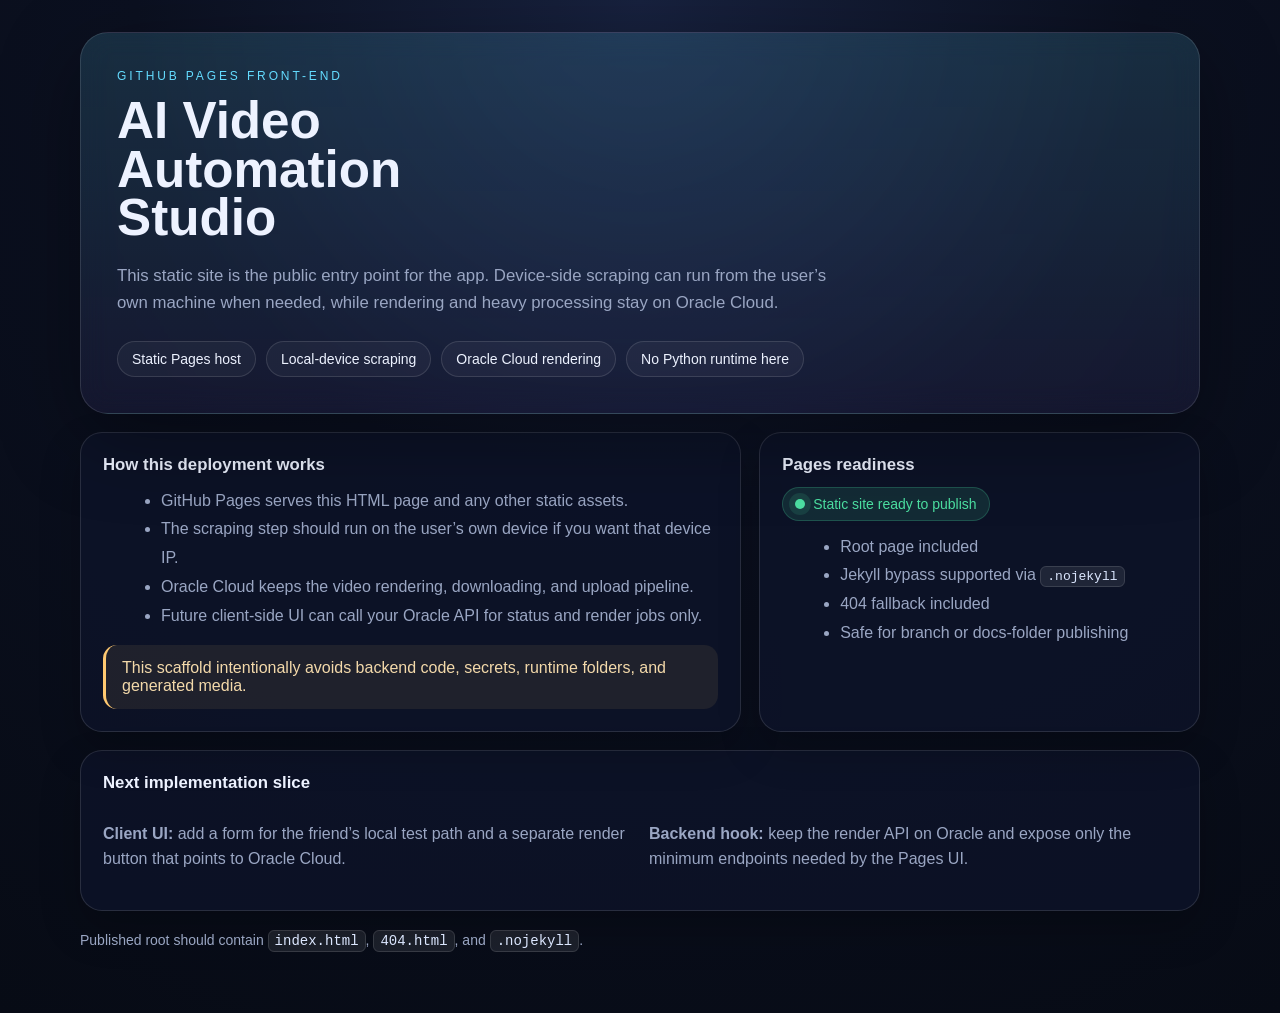
==== docs/index.html @ 8699e522 "Add GitHub Pages deployment" ====
<!doctype html>
<html lang="en">
<head>
  <meta charset="utf-8">
  <meta name="viewport" content="width=device-width, initial-scale=1">
  <meta name="description" content="AI Video Automation Studio static front-end for GitHub Pages.">
  <title>AI Video Automation Studio</title>
  <style>
    :root {
      color-scheme: dark;
      --bg: #0b1020;
      --panel: rgba(14, 20, 41, 0.78);
      --panel-2: rgba(23, 31, 58, 0.92);
      --text: #edf2ff;
      --muted: #9aa6c3;
      --accent: #64dcff;
      --accent-2: #8f7cff;
      --border: rgba(255, 255, 255, 0.12);
      --good: #4ce0a2;
      --warn: #ffc971;
    }

    * { box-sizing: border-box; }
    html, body { margin: 0; min-height: 100%; background: radial-gradient(circle at top, #17213e 0, #0b1020 42%, #070b15 100%); color: var(--text); font-family: Inter, Segoe UI, Arial, sans-serif; }
    body { padding: 32px 20px 48px; }
    main { max-width: 1120px; margin: 0 auto; }
    .hero {
      background: linear-gradient(180deg, rgba(100, 220, 255, 0.15), rgba(143, 124, 255, 0.08));
      border: 1px solid var(--border);
      border-radius: 28px;
      padding: 36px;
      box-shadow: 0 24px 80px rgba(0, 0, 0, 0.35);
      backdrop-filter: blur(14px);
    }
    .eyebrow { text-transform: uppercase; letter-spacing: 0.24em; font-size: 12px; color: var(--accent); margin-bottom: 14px; }
    h1 { margin: 0; font-size: clamp(2.4rem, 4vw, 4.6rem); line-height: 0.95; max-width: 11ch; }
    p { line-height: 1.6; color: var(--muted); }
    .lead { max-width: 720px; font-size: 1.05rem; margin: 20px 0 0; }
    .chips { display: flex; flex-wrap: wrap; gap: 10px; margin-top: 24px; }
    .chip {
      border: 1px solid var(--border);
      border-radius: 999px;
      padding: 9px 14px;
      background: rgba(255,255,255,0.04);
      color: var(--text);
      font-size: 14px;
    }
    .layout { display: grid; grid-template-columns: 1.2fr 0.8fr; gap: 18px; margin-top: 18px; }
    .card {
      background: var(--panel);
      border: 1px solid var(--border);
      border-radius: 22px;
      padding: 22px;
      box-shadow: 0 18px 40px rgba(0,0,0,0.22);
    }
    .card h2 { margin: 0 0 12px; font-size: 1.05rem; }
    .status {
      display: inline-flex;
      align-items: center;
      gap: 8px;
      border-radius: 999px;
      padding: 8px 12px;
      background: rgba(76, 224, 162, 0.12);
      color: var(--good);
      border: 1px solid rgba(76, 224, 162, 0.22);
      font-size: 14px;
    }
    .status::before { content: ""; width: 10px; height: 10px; border-radius: 50%; background: currentColor; box-shadow: 0 0 0 6px rgba(76, 224, 162, 0.12); }
    ul { margin: 12px 0 0 18px; color: var(--muted); line-height: 1.8; }
    code { background: rgba(255,255,255,0.08); border: 1px solid var(--border); border-radius: 6px; padding: 2px 6px; color: #dce7ff; }
    .note { margin-top: 14px; padding: 14px 16px; border-left: 3px solid var(--warn); background: rgba(255, 201, 113, 0.08); border-radius: 14px; color: #f3d9aa; }
    .grid-2 { display: grid; gap: 18px; grid-template-columns: repeat(2, minmax(0, 1fr)); }
    .footer { margin-top: 18px; color: var(--muted); font-size: 14px; }

    @media (max-width: 860px) {
      body { padding: 18px 14px 32px; }
      .hero { padding: 24px; border-radius: 22px; }
      .layout, .grid-2 { grid-template-columns: 1fr; }
      h1 { max-width: none; }
    }
  </style>
</head>
<body>
  <main>
    <section class="hero">
      <div class="eyebrow">GitHub Pages front-end</div>
      <h1>AI Video Automation Studio</h1>
      <p class="lead">This static site is the public entry point for the app. Device-side scraping can run from the user’s own machine when needed, while rendering and heavy processing stay on Oracle Cloud.</p>
      <div class="chips">
        <span class="chip">Static Pages host</span>
        <span class="chip">Local-device scraping</span>
        <span class="chip">Oracle Cloud rendering</span>
        <span class="chip">No Python runtime here</span>
      </div>
    </section>

    <section class="layout">
      <div class="card">
        <h2>How this deployment works</h2>
        <ul>
          <li>GitHub Pages serves this HTML page and any other static assets.</li>
          <li>The scraping step should run on the user’s own device if you want that device IP.</li>
          <li>Oracle Cloud keeps the video rendering, downloading, and upload pipeline.</li>
          <li>Future client-side UI can call your Oracle API for status and render jobs only.</li>
        </ul>
        <div class="note">This scaffold intentionally avoids backend code, secrets, runtime folders, and generated media.</div>
      </div>

      <div class="card">
        <h2>Pages readiness</h2>
        <div class="status">Static site ready to publish</div>
        <ul>
          <li>Root page included</li>
          <li>Jekyll bypass supported via <code>.nojekyll</code></li>
          <li>404 fallback included</li>
          <li>Safe for branch or docs-folder publishing</li>
        </ul>
      </div>
    </section>

    <section class="card" style="margin-top:18px;">
      <h2>Next implementation slice</h2>
      <div class="grid-2">
        <div>
          <p><strong>Client UI:</strong> add a form for the friend’s local test path and a separate render button that points to Oracle Cloud.</p>
        </div>
        <div>
          <p><strong>Backend hook:</strong> keep the render API on Oracle and expose only the minimum endpoints needed by the Pages UI.</p>
        </div>
      </div>
    </section>

    <p class="footer">Published root should contain <code>index.html</code>, <code>404.html</code>, and <code>.nojekyll</code>.</p>
  </main>
</body>
</html>
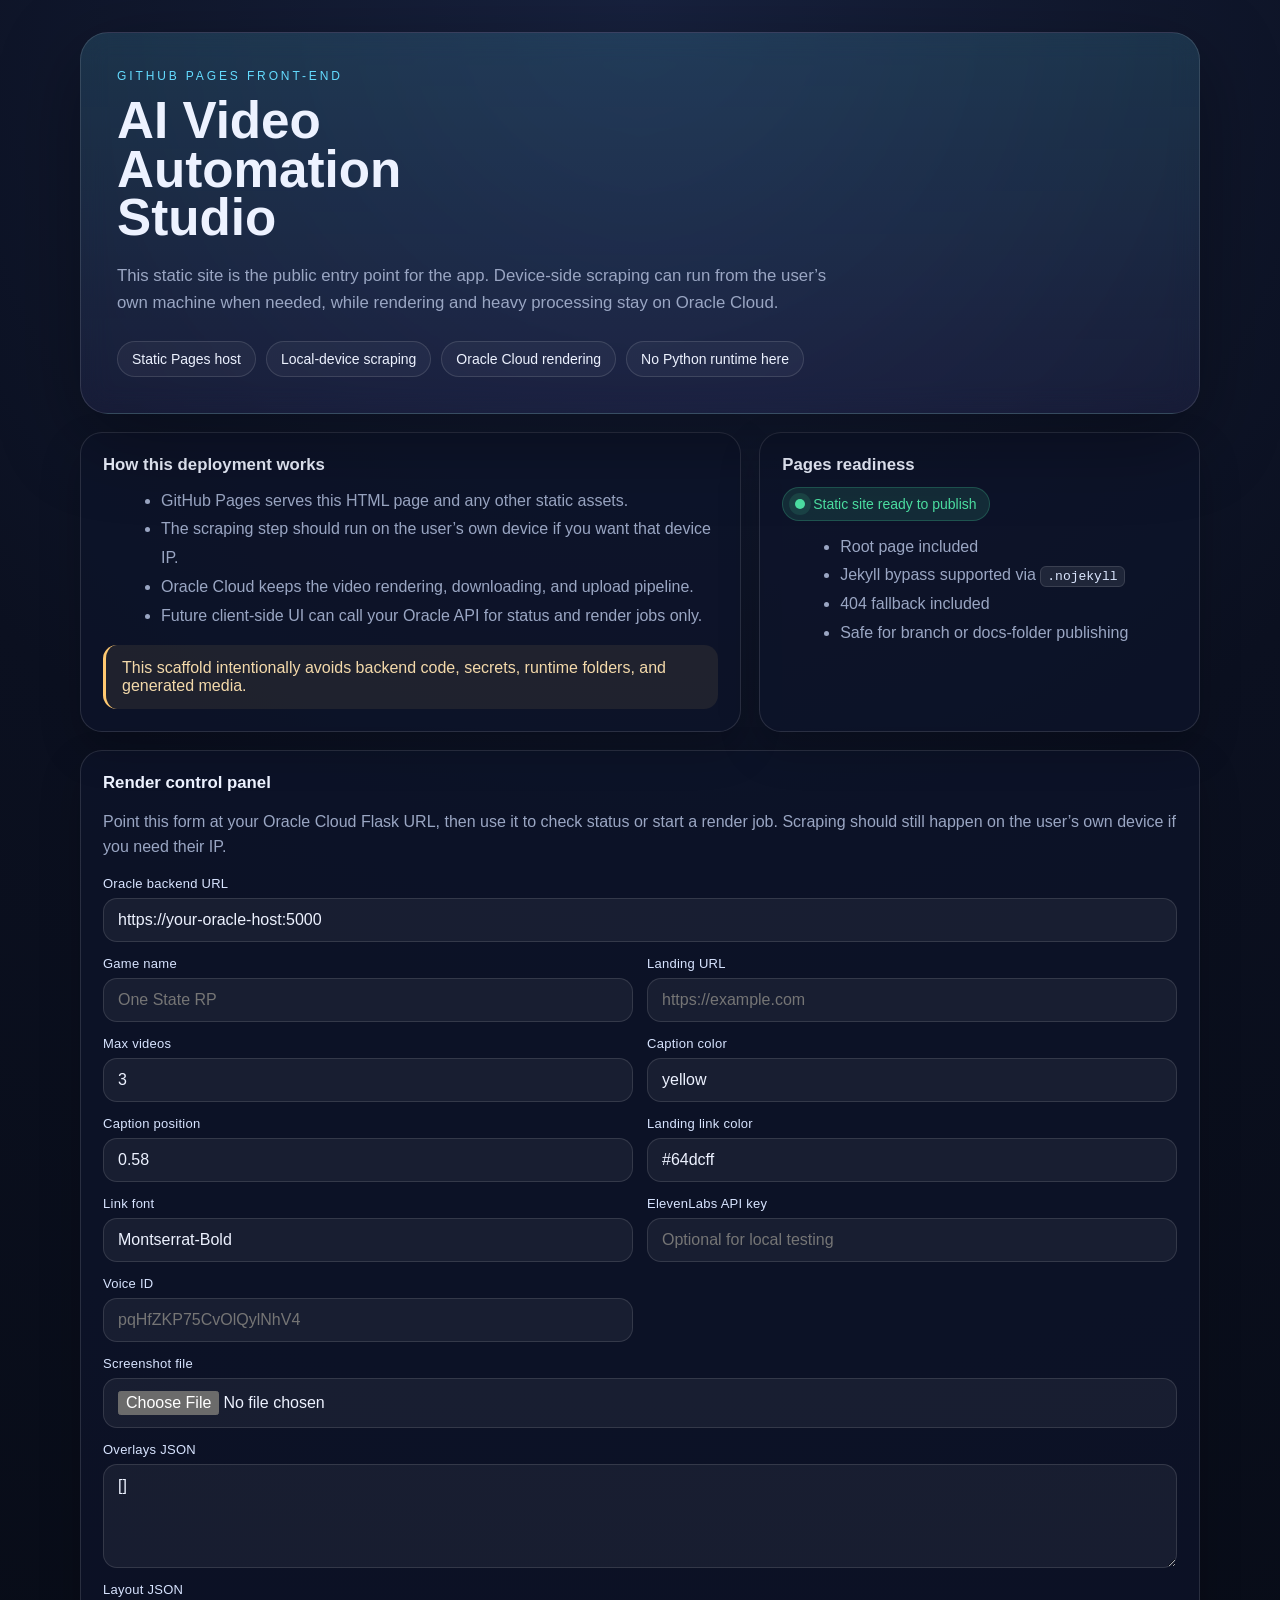
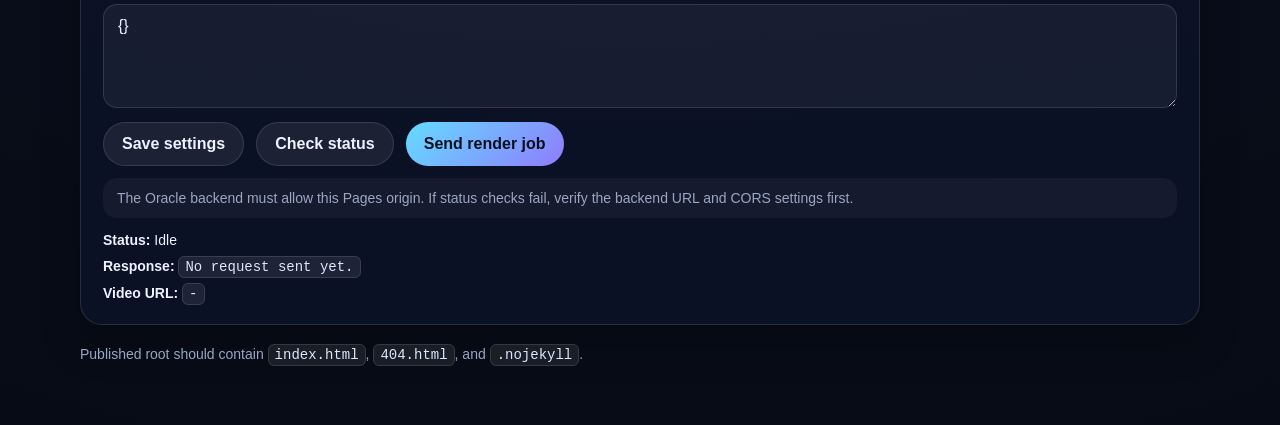
==== commit e85b01f7: "Wire Pages frontend to Oracle API" ====
--- a/docs/index.html
+++ b/docs/index.html
@@ -71,11 +71,59 @@
     .note { margin-top: 14px; padding: 14px 16px; border-left: 3px solid var(--warn); background: rgba(255, 201, 113, 0.08); border-radius: 14px; color: #f3d9aa; }
     .grid-2 { display: grid; gap: 18px; grid-template-columns: repeat(2, minmax(0, 1fr)); }
     .footer { margin-top: 18px; color: var(--muted); font-size: 14px; }
+    .field-grid { display: grid; gap: 14px; grid-template-columns: repeat(2, minmax(0, 1fr)); }
+    .field { display: grid; gap: 7px; }
+    .field.full { grid-column: 1 / -1; }
+    label { font-size: 13px; letter-spacing: 0.02em; color: #d8e4ff; }
+    input, select, textarea, button {
+      font: inherit;
+      color: var(--text);
+    }
+    input, select, textarea {
+      width: 100%;
+      border-radius: 14px;
+      border: 1px solid var(--border);
+      background: rgba(255,255,255,0.05);
+      padding: 12px 14px;
+      outline: none;
+    }
+    textarea { min-height: 104px; resize: vertical; }
+    input:focus, select:focus, textarea:focus { border-color: rgba(100, 220, 255, 0.65); box-shadow: 0 0 0 3px rgba(100, 220, 255, 0.14); }
+    .actions { display: flex; flex-wrap: wrap; gap: 12px; margin-top: 14px; }
+    button {
+      border: 0;
+      border-radius: 999px;
+      padding: 12px 18px;
+      background: linear-gradient(135deg, var(--accent), var(--accent-2));
+      color: #08111f;
+      font-weight: 700;
+      cursor: pointer;
+    }
+    button.secondary {
+      background: rgba(255,255,255,0.07);
+      color: var(--text);
+      border: 1px solid var(--border);
+    }
+    .muted-box {
+      margin-top: 12px;
+      padding: 12px 14px;
+      border-radius: 14px;
+      background: rgba(255,255,255,0.04);
+      color: var(--muted);
+      font-size: 14px;
+    }
+    .output {
+      margin-top: 14px;
+      display: grid;
+      gap: 10px;
+      font-size: 14px;
+    }
+    .output code { word-break: break-all; }
 
     @media (max-width: 860px) {
       body { padding: 18px 14px 32px; }
       .hero { padding: 24px; border-radius: 22px; }
-      .layout, .grid-2 { grid-template-columns: 1fr; }
+      .layout, .grid-2, .field-grid { grid-template-columns: 1fr; }
       h1 { max-width: none; }
     }
   </style>
@@ -119,18 +167,81 @@
     </section>
 
     <section class="card" style="margin-top:18px;">
-      <h2>Next implementation slice</h2>
-      <div class="grid-2">
-        <div>
-          <p><strong>Client UI:</strong> add a form for the friend’s local test path and a separate render button that points to Oracle Cloud.</p>
-        </div>
-        <div>
-          <p><strong>Backend hook:</strong> keep the render API on Oracle and expose only the minimum endpoints needed by the Pages UI.</p>
-        </div>
+      <h2>Render control panel</h2>
+      <p>Point this form at your Oracle Cloud Flask URL, then use it to check status or start a render job. Scraping should still happen on the user’s own device if you need their IP.</p>
+
+      <div class="field-grid">
+        <div class="field full">
+          <label for="backendUrl">Oracle backend URL</label>
+          <input id="backendUrl" type="url" placeholder="https://your-oracle-host:5000">
+        </div>
+        <div class="field">
+          <label for="game">Game name</label>
+          <input id="game" type="text" placeholder="One State RP">
+        </div>
+        <div class="field">
+          <label for="url">Landing URL</label>
+          <input id="url" type="url" placeholder="https://example.com">
+        </div>
+        <div class="field">
+          <label for="max">Max videos</label>
+          <input id="max" type="number" min="1" max="20" value="3">
+        </div>
+        <div class="field">
+          <label for="caption_color">Caption color</label>
+          <input id="caption_color" type="text" value="yellow">
+        </div>
+        <div class="field">
+          <label for="caption_pos">Caption position</label>
+          <input id="caption_pos" type="number" step="0.01" min="0" max="1" value="0.58">
+        </div>
+        <div class="field">
+          <label for="landing_link_color">Landing link color</label>
+          <input id="landing_link_color" type="text" value="#64dcff">
+        </div>
+        <div class="field">
+          <label for="link_font">Link font</label>
+          <input id="link_font" type="text" value="Montserrat-Bold">
+        </div>
+        <div class="field">
+          <label for="elevenlabs_key">ElevenLabs API key</label>
+          <input id="elevenlabs_key" type="password" placeholder="Optional for local testing">
+        </div>
+        <div class="field">
+          <label for="elevenlabs_voice_id">Voice ID</label>
+          <input id="elevenlabs_voice_id" type="text" placeholder="pqHfZKP75CvOlQylNhV4">
+        </div>
+        <div class="field full">
+          <label for="screenshot">Screenshot file</label>
+          <input id="screenshot" type="file" accept="image/*" required>
+        </div>
+        <div class="field full">
+          <label for="overlays">Overlays JSON</label>
+          <textarea id="overlays">[]</textarea>
+        </div>
+        <div class="field full">
+          <label for="layout">Layout JSON</label>
+          <textarea id="layout">{}</textarea>
+        </div>
+      </div>
+
+      <div class="actions">
+        <button id="saveSettings" type="button" class="secondary">Save settings</button>
+        <button id="checkStatus" type="button" class="secondary">Check status</button>
+        <button id="generate" type="button">Send render job</button>
+      </div>
+
+      <div class="muted-box" id="helpText">The Oracle backend must allow this Pages origin. If status checks fail, verify the backend URL and CORS settings first.</div>
+
+      <div class="output" id="output">
+        <div><strong>Status:</strong> <span id="statusText">Idle</span></div>
+        <div><strong>Response:</strong> <code id="responseText">No request sent yet.</code></div>
+        <div><strong>Video URL:</strong> <code id="videoUrlText">-</code></div>
       </div>
     </section>
 
     <p class="footer">Published root should contain <code>index.html</code>, <code>404.html</code>, and <code>.nojekyll</code>.</p>
   </main>
+  <script src="./app.js"></script>
 </body>
 </html>
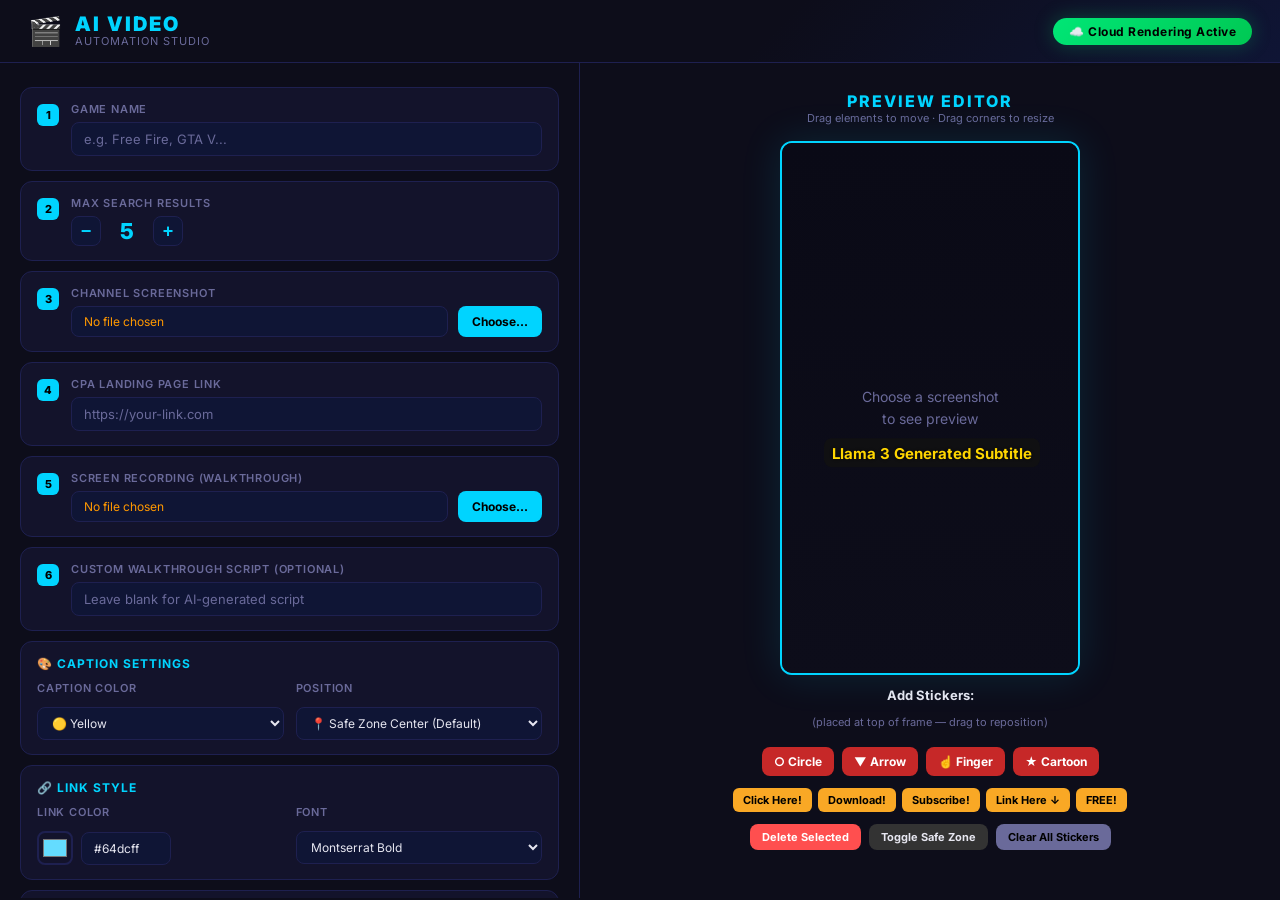
==== commit 4aa693fa: "feat: complete GitHub Pages web app - full desktop UI mirror with canvas editor, stickers, SEO panel" ====
--- a/docs/index.html
+++ b/docs/index.html
@@ -1,247 +1,365 @@
-<!doctype html>
+<!DOCTYPE html>
 <html lang="en">
 <head>
-  <meta charset="utf-8">
-  <meta name="viewport" content="width=device-width, initial-scale=1">
-  <meta name="description" content="AI Video Automation Studio static front-end for GitHub Pages.">
+  <meta charset="UTF-8" />
+  <meta name="viewport" content="width=device-width, initial-scale=1.0" />
   <title>AI Video Automation Studio</title>
-  <style>
-    :root {
-      color-scheme: dark;
-      --bg: #0b1020;
-      --panel: rgba(14, 20, 41, 0.78);
-      --panel-2: rgba(23, 31, 58, 0.92);
-      --text: #edf2ff;
-      --muted: #9aa6c3;
-      --accent: #64dcff;
-      --accent-2: #8f7cff;
-      --border: rgba(255, 255, 255, 0.12);
-      --good: #4ce0a2;
-      --warn: #ffc971;
-    }
-
-    * { box-sizing: border-box; }
-    html, body { margin: 0; min-height: 100%; background: radial-gradient(circle at top, #17213e 0, #0b1020 42%, #070b15 100%); color: var(--text); font-family: Inter, Segoe UI, Arial, sans-serif; }
-    body { padding: 32px 20px 48px; }
-    main { max-width: 1120px; margin: 0 auto; }
-    .hero {
-      background: linear-gradient(180deg, rgba(100, 220, 255, 0.15), rgba(143, 124, 255, 0.08));
-      border: 1px solid var(--border);
-      border-radius: 28px;
-      padding: 36px;
-      box-shadow: 0 24px 80px rgba(0, 0, 0, 0.35);
-      backdrop-filter: blur(14px);
-    }
-    .eyebrow { text-transform: uppercase; letter-spacing: 0.24em; font-size: 12px; color: var(--accent); margin-bottom: 14px; }
-    h1 { margin: 0; font-size: clamp(2.4rem, 4vw, 4.6rem); line-height: 0.95; max-width: 11ch; }
-    p { line-height: 1.6; color: var(--muted); }
-    .lead { max-width: 720px; font-size: 1.05rem; margin: 20px 0 0; }
-    .chips { display: flex; flex-wrap: wrap; gap: 10px; margin-top: 24px; }
-    .chip {
-      border: 1px solid var(--border);
-      border-radius: 999px;
-      padding: 9px 14px;
-      background: rgba(255,255,255,0.04);
-      color: var(--text);
-      font-size: 14px;
-    }
-    .layout { display: grid; grid-template-columns: 1.2fr 0.8fr; gap: 18px; margin-top: 18px; }
-    .card {
-      background: var(--panel);
-      border: 1px solid var(--border);
-      border-radius: 22px;
-      padding: 22px;
-      box-shadow: 0 18px 40px rgba(0,0,0,0.22);
-    }
-    .card h2 { margin: 0 0 12px; font-size: 1.05rem; }
-    .status {
-      display: inline-flex;
-      align-items: center;
-      gap: 8px;
-      border-radius: 999px;
-      padding: 8px 12px;
-      background: rgba(76, 224, 162, 0.12);
-      color: var(--good);
-      border: 1px solid rgba(76, 224, 162, 0.22);
-      font-size: 14px;
-    }
-    .status::before { content: ""; width: 10px; height: 10px; border-radius: 50%; background: currentColor; box-shadow: 0 0 0 6px rgba(76, 224, 162, 0.12); }
-    ul { margin: 12px 0 0 18px; color: var(--muted); line-height: 1.8; }
-    code { background: rgba(255,255,255,0.08); border: 1px solid var(--border); border-radius: 6px; padding: 2px 6px; color: #dce7ff; }
-    .note { margin-top: 14px; padding: 14px 16px; border-left: 3px solid var(--warn); background: rgba(255, 201, 113, 0.08); border-radius: 14px; color: #f3d9aa; }
-    .grid-2 { display: grid; gap: 18px; grid-template-columns: repeat(2, minmax(0, 1fr)); }
-    .footer { margin-top: 18px; color: var(--muted); font-size: 14px; }
-    .field-grid { display: grid; gap: 14px; grid-template-columns: repeat(2, minmax(0, 1fr)); }
-    .field { display: grid; gap: 7px; }
-    .field.full { grid-column: 1 / -1; }
-    label { font-size: 13px; letter-spacing: 0.02em; color: #d8e4ff; }
-    input, select, textarea, button {
-      font: inherit;
-      color: var(--text);
-    }
-    input, select, textarea {
-      width: 100%;
-      border-radius: 14px;
-      border: 1px solid var(--border);
-      background: rgba(255,255,255,0.05);
-      padding: 12px 14px;
-      outline: none;
-    }
-    textarea { min-height: 104px; resize: vertical; }
-    input:focus, select:focus, textarea:focus { border-color: rgba(100, 220, 255, 0.65); box-shadow: 0 0 0 3px rgba(100, 220, 255, 0.14); }
-    .actions { display: flex; flex-wrap: wrap; gap: 12px; margin-top: 14px; }
-    button {
-      border: 0;
-      border-radius: 999px;
-      padding: 12px 18px;
-      background: linear-gradient(135deg, var(--accent), var(--accent-2));
-      color: #08111f;
-      font-weight: 700;
-      cursor: pointer;
-    }
-    button.secondary {
-      background: rgba(255,255,255,0.07);
-      color: var(--text);
-      border: 1px solid var(--border);
-    }
-    .muted-box {
-      margin-top: 12px;
-      padding: 12px 14px;
-      border-radius: 14px;
-      background: rgba(255,255,255,0.04);
-      color: var(--muted);
-      font-size: 14px;
-    }
-    .output {
-      margin-top: 14px;
-      display: grid;
-      gap: 10px;
-      font-size: 14px;
-    }
-    .output code { word-break: break-all; }
-
-    @media (max-width: 860px) {
-      body { padding: 18px 14px 32px; }
-      .hero { padding: 24px; border-radius: 22px; }
-      .layout, .grid-2, .field-grid { grid-template-columns: 1fr; }
-      h1 { max-width: none; }
-    }
-  </style>
+  <meta name="description" content="AI-powered vertical promo video generator for YouTube Shorts, TikTok & Instagram Reels. Generate, edit and export in seconds." />
+  <link rel="preconnect" href="https://fonts.googleapis.com" />
+  <link rel="preconnect" href="https://fonts.gstatic.com" crossorigin />
+  <link href="https://fonts.googleapis.com/css2?family=Inter:wght@400;500;600;700;800;900&family=JetBrains+Mono:wght@400;500&display=swap" rel="stylesheet" />
+  <link rel="stylesheet" href="style.css" />
 </head>
 <body>
-  <main>
-    <section class="hero">
-      <div class="eyebrow">GitHub Pages front-end</div>
-      <h1>AI Video Automation Studio</h1>
-      <p class="lead">This static site is the public entry point for the app. Device-side scraping can run from the user’s own machine when needed, while rendering and heavy processing stay on Oracle Cloud.</p>
-      <div class="chips">
-        <span class="chip">Static Pages host</span>
-        <span class="chip">Local-device scraping</span>
-        <span class="chip">Oracle Cloud rendering</span>
-        <span class="chip">No Python runtime here</span>
+  <!-- ─── HEADER ───────────────────────────────────────────────── -->
+  <header class="header">
+    <div class="header-inner">
+      <div class="logo">
+        <span class="logo-icon">🎬</span>
+        <div>
+          <div class="logo-title">AI VIDEO</div>
+          <div class="logo-sub">Automation Studio</div>
+        </div>
+      </div>
+      <div class="header-badge">☁️ Cloud Rendering Active</div>
+    </div>
+  </header>
+
+  <!-- ─── MAIN LAYOUT ──────────────────────────────────────────── -->
+  <main class="layout">
+
+    <!-- ══════════════ LEFT PANEL ══════════════ -->
+    <aside class="left-panel" id="leftPanel">
+
+      <!-- Step 1: Game Name -->
+      <div class="card step-card">
+        <div class="step-label">1</div>
+        <div class="step-content">
+          <label class="field-label" for="gameName">Game Name</label>
+          <input type="text" id="gameName" class="input" placeholder="e.g. Free Fire, GTA V..." autocomplete="off" />
+        </div>
+      </div>
+
+      <!-- Step 2: Max Results -->
+      <div class="card step-card">
+        <div class="step-label">2</div>
+        <div class="step-content">
+          <label class="field-label" for="maxVideos">Max Search Results</label>
+          <div class="spinner-row">
+            <button class="spinner-btn" onclick="changeMax(-1)" id="maxMinus">−</button>
+            <span class="spinner-val" id="maxVal">5</span>
+            <button class="spinner-btn" onclick="changeMax(1)" id="maxPlus">+</button>
+          </div>
+        </div>
+      </div>
+
+      <!-- Step 3: Screenshot -->
+      <div class="card step-card">
+        <div class="step-label">3</div>
+        <div class="step-content">
+          <label class="field-label">Channel Screenshot</label>
+          <div class="file-row">
+            <span class="file-name" id="ssName">No file chosen</span>
+            <label class="btn btn-accent" for="ssInput">Choose…</label>
+            <input type="file" id="ssInput" accept="image/*" style="display:none" onchange="onScreenshot(this)" />
+          </div>
+        </div>
+      </div>
+
+      <!-- Step 4: CPA Link -->
+      <div class="card step-card">
+        <div class="step-label">4</div>
+        <div class="step-content">
+          <label class="field-label" for="landingUrl">CPA Landing Page Link</label>
+          <input type="url" id="landingUrl" class="input" placeholder="https://your-link.com" oninput="onLinkChange()" />
+        </div>
+      </div>
+
+      <!-- Step 5: Screen Recording -->
+      <div class="card step-card">
+        <div class="step-label">5</div>
+        <div class="step-content">
+          <label class="field-label">Screen Recording (Walkthrough)</label>
+          <div class="file-row">
+            <span class="file-name" id="recName">No file chosen</span>
+            <label class="btn btn-accent" for="recInput">Choose…</label>
+            <input type="file" id="recInput" accept="video/*" style="display:none" onchange="onRecording(this)" />
+          </div>
+        </div>
+      </div>
+
+      <!-- Step 6: Custom Script -->
+      <div class="card step-card">
+        <div class="step-label">6</div>
+        <div class="step-content">
+          <label class="field-label" for="customScript">Custom Walkthrough Script <span class="dim">(Optional)</span></label>
+          <input type="text" id="customScript" class="input" placeholder="Leave blank for AI-generated script" />
+        </div>
+      </div>
+
+      <!-- Caption Settings -->
+      <div class="card">
+        <div class="card-header">🎨 Caption Settings</div>
+        <div class="settings-row">
+          <div class="field-group">
+            <label class="field-label">Caption Color</label>
+            <select class="select" id="captionColor" onchange="updateCaptionPreview()">
+              <option value="yellow" selected>🟡 Yellow</option>
+              <option value="white">⚪ White</option>
+              <option value="green">🟢 Green</option>
+              <option value="cyan">🔵 Cyan</option>
+            </select>
+          </div>
+          <div class="field-group">
+            <label class="field-label">Position</label>
+            <select class="select" id="captionPos" onchange="updateCaptionPreview()">
+              <option value="0.58" selected>📍 Safe Zone Center (Default)</option>
+              <option value="0.62">📍 Slightly Lower</option>
+              <option value="0.50">📍 Higher</option>
+              <option value="0.78">📍 Very Bottom</option>
+            </select>
+          </div>
+        </div>
+      </div>
+
+      <!-- Link Color & Font -->
+      <div class="card">
+        <div class="card-header">🔗 Link Style</div>
+        <div class="settings-row">
+          <div class="field-group">
+            <label class="field-label">Link Color</label>
+            <div class="color-row">
+              <input type="color" id="linkColorPicker" value="#64dcff" oninput="onLinkColorChange()" class="color-swatch" />
+              <input type="text" id="linkColorHex" class="input input-sm" value="#64dcff" oninput="onLinkHexChange()" maxlength="7" />
+            </div>
+          </div>
+          <div class="field-group">
+            <label class="field-label">Font</label>
+            <select class="select" id="linkFont" onchange="updateCaptionPreview()">
+              <option value="Montserrat-Bold" selected>Montserrat Bold</option>
+              <option value="Arial-Bold">Arial Bold</option>
+              <option value="Impact">Impact</option>
+              <option value="Verdana-Bold">Verdana Bold</option>
+              <option value="Courier-Bold">Courier Bold</option>
+              <option value="Comic-Bold">Comic Bold</option>
+              <option value="Roboto-Bold">Roboto Bold</option>
+            </select>
+          </div>
+        </div>
+      </div>
+
+      <!-- Cloud / Local Rendering -->
+      <div class="card">
+        <div class="card-header" style="color:var(--green)">☁️ CLOUD RENDERING ACTIVE</div>
+        <div class="radio-group">
+          <label class="radio-label">
+            <input type="radio" name="renderMode" value="local" id="renderLocal" checked onchange="onRenderModeChange()" />
+            <span class="radio-custom"></span> Rendering on Local PC
+          </label>
+          <label class="radio-label">
+            <input type="radio" name="renderMode" value="cloud" id="renderCloud" onchange="onRenderModeChange()" />
+            <span class="radio-custom"></span> Rendering in the Cloud
+          </label>
+        </div>
+        <!-- Cloud API URL (shown only in cloud mode) -->
+        <div id="cloudUrlRow" class="cloud-url-row hidden">
+          <label class="field-label" for="cloudApiUrl">Cloud API URL</label>
+          <input type="url" id="cloudApiUrl" class="input" placeholder="http://your-server-ip:5000" />
+        </div>
+      </div>
+
+      <!-- Settings (collapsible) -->
+      <div class="card">
+        <button class="toggle-btn" onclick="toggleSettings()" id="settingsToggle">☰ Settings</button>
+        <div id="settingsPanel" class="collapsible hidden">
+          <div class="field-group" style="margin-top:12px">
+            <label class="field-label">Export Quality</label>
+            <div class="radio-group horizontal">
+              <label class="radio-label">
+                <input type="radio" name="quality" value="1080" checked /> <span class="radio-custom"></span> 1080p
+              </label>
+              <label class="radio-label">
+                <input type="radio" name="quality" value="720" /> <span class="radio-custom"></span> 720p
+              </label>
+            </div>
+          </div>
+          <div class="divider"></div>
+          <label class="checkbox-label">
+            <input type="checkbox" id="sfxEnabled" checked />
+            <span class="checkbox-custom"></span>
+            🔊 Auto Sound Effects (swoosh, cash register)
+          </label>
+        </div>
+      </div>
+
+      <!-- Source Mode -->
+      <div class="card">
+        <div class="card-header">📥 Video Source Mode</div>
+        <div class="radio-group">
+          <label class="radio-label">
+            <input type="radio" name="sourceMode" value="search" id="modeSearch" checked onchange="onSourceModeChange()" />
+            <span class="radio-custom"></span> 🔍 Search by Game Name (Auto-find videos)
+          </label>
+          <label class="radio-label">
+            <input type="radio" name="sourceMode" value="url" id="modeUrl" onchange="onSourceModeChange()" />
+            <span class="radio-custom"></span> 🔗 Paste Direct URL (YouTube / TikTok / Instagram)
+          </label>
+        </div>
+      </div>
+
+      <!-- Direct URL Panel -->
+      <div class="card hidden" id="directUrlPanel">
+        <div class="card-header">🔗 Paste Video URL</div>
+        <p class="dim" style="font-size:12px;margin:4px 0 10px">Paste a YouTube, TikTok, or Instagram video link below.</p>
+        <div class="paste-row">
+          <input type="url" id="directUrl" class="input" placeholder="https://..." style="flex:1" />
+          <button class="btn btn-sm btn-ghost" onclick="pasteUrl()">📋 Paste</button>
+        </div>
+        <div class="trim-row">
+          <span class="dim small">⏱ Hook from:</span>
+          <input type="text" id="hookStart" class="input input-tiny" value="0:00" placeholder="M:SS" />
+          <span class="dim small">to:</span>
+          <input type="text" id="hookEnd" class="input input-tiny" value="0:10" placeholder="M:SS" />
+          <span class="dim" style="font-size:11px">(M:SS)</span>
+        </div>
+      </div>
+
+      <!-- Search Results -->
+      <div class="card" id="searchCard">
+        <div class="search-header">
+          <span class="field-label" style="margin:0">Search Results</span>
+          <button class="btn btn-accent btn-sm" id="searchBtn" onclick="onSearch()">🔍 SEARCH</button>
+        </div>
+        <!-- Ratio Filter & Trim -->
+        <div class="filter-row">
+          <label class="dim small">Format:</label>
+          <select class="select select-sm" id="ratioFilter">
+            <option value="Both">Both</option>
+            <option value="9:16">9:16 only</option>
+            <option value="16:9">16:9 only</option>
+          </select>
+          <label class="dim small" style="margin-left:12px">⏱ Hook from:</label>
+          <input type="text" id="hookStartSearch" class="input input-tiny" value="0:00" placeholder="M:SS" />
+          <span class="dim small">to:</span>
+          <input type="text" id="hookEndSearch" class="input input-tiny" value="0:10" placeholder="M:SS" />
+        </div>
+        <!-- Results List -->
+        <div class="results-list" id="resultsList">
+          <div class="results-placeholder">Enter a game name and click SEARCH</div>
+        </div>
+        <div class="url-btn-row">
+          <button class="btn btn-ghost btn-sm" onclick="openSelectedInBrowser()">🔗 Open Selected Video in Browser</button>
+          <span class="dim" style="font-size:11px">(or double-click a result)</span>
+        </div>
+      </div>
+
+      <!-- Action Buttons -->
+      <div class="action-bar">
+        <button class="btn btn-generate" id="generateBtn" onclick="onGenerate()">▶ GENERATE</button>
+        <button class="btn btn-pause" id="pauseBtn" onclick="onPause()" disabled>⏸ PAUSE</button>
+        <button class="btn btn-cancel" id="cancelBtn" onclick="onCancel()" disabled>✕</button>
+      </div>
+
+      <!-- Status & Progress -->
+      <div class="status-row">
+        <span id="statusText" class="dim">Ready</span>
+      </div>
+      <div class="progress-track">
+        <div class="progress-bar" id="progressBar" style="width:0%"></div>
+      </div>
+
+      <!-- Log Box -->
+      <div class="log-box" id="logBox"></div>
+
+      <!-- Rendered Output -->
+      <div class="card output-card" id="outputCard">
+        <div class="card-header" style="color:var(--accent)">🎬 Rendered Output</div>
+        <div id="outputThumb" class="output-thumb">
+          <span class="dim">🎬 No output yet</span>
+        </div>
+        <div class="export-btns hidden" id="exportBtns">
+          <button class="btn btn-purple" onclick="doExport('1080')">⬇ Export 1080p</button>
+          <button class="btn btn-ghost" onclick="doExport('720')">⬇ Export 720p</button>
+          <button class="btn btn-ghost" onclick="openOutputFolder()">📂 Open Folder</button>
+        </div>
+      </div>
+
+      <!-- SEO Panel: Title -->
+      <div class="card seo-card">
+        <div class="seo-header">
+          <span class="seo-title-label">📌 VIDEO TITLE</span>
+          <div class="seo-controls">
+            <select class="select select-sm" id="seoPlatform" onchange="onSeoPlatformChange()">
+              <option value="youtube">YouTube</option>
+              <option value="tiktok">TikTok</option>
+              <option value="instagram">Instagram</option>
+              <option value="facebook">Facebook</option>
+              <option value="x">X (Twitter)</option>
+            </select>
+            <button class="btn btn-purple btn-sm" onclick="copySeoTitle()">📋 Copy</button>
+          </div>
+        </div>
+        <input type="text" id="seoTitleInput" class="input seo-input" readonly value="Generate a video to see AI-optimized title" />
+      </div>
+
+      <!-- SEO Panel: Description & Tags -->
+      <div class="card seo-card">
+        <div class="seo-header">
+          <span class="seo-title-label">📝 DESCRIPTION &amp; TAGS</span>
+          <button class="btn btn-purple btn-sm" onclick="copyAllSeo()">📋 Copy All</button>
+        </div>
+        <textarea id="seoDesc" class="log-box seo-textarea" readonly placeholder="Generate a video to see AI-optimized description" rows="4"></textarea>
+        <label class="dim small" style="margin-top:8px;display:block">Tags:</label>
+        <input type="text" id="seoTags" class="input seo-input" readonly placeholder="tags will appear here..." style="color:var(--orange)" />
+        <label class="dim small" style="margin-top:6px;display:block">Hashtags:</label>
+        <input type="text" id="seoHashtags" class="input seo-input" readonly placeholder="#hashtags will appear here..." style="color:var(--green)" />
+      </div>
+
+    </aside>
+
+    <!-- ══════════════ RIGHT PANEL: PREVIEW EDITOR ══════════════ -->
+    <section class="right-panel">
+      <div class="preview-header">
+        <div class="preview-title">PREVIEW EDITOR</div>
+        <div class="dim small">Drag elements to move · Drag corners to resize</div>
+      </div>
+
+      <!-- Canvas Container -->
+      <div class="canvas-wrap" id="canvasWrap">
+        <canvas id="previewCanvas" width="300" height="534"></canvas>
+        <div class="canvas-placeholder" id="canvasPlaceholder">
+          <span>Choose a screenshot<br/>to see preview</span>
+        </div>
+      </div>
+
+      <!-- Sticker Toolbar -->
+      <div class="stickers-header">Add Stickers:</div>
+      <div class="dim small" style="margin-bottom:6px;text-align:center">(placed at top of frame — drag to reposition)</div>
+      <div class="sticker-bar" id="stickerBar">
+        <button class="btn btn-sticker" onclick="addSticker('circle')">○ Circle</button>
+        <button class="btn btn-sticker" onclick="addSticker('arrow')">▼ Arrow</button>
+        <button class="btn btn-sticker" onclick="addSticker('finger')">☝ Finger</button>
+        <button class="btn btn-sticker" onclick="addSticker('cartoon')">★ Cartoon</button>
+      </div>
+      <div class="text-sticker-bar">
+        <button class="btn btn-text-sticker" onclick="addTextSticker('Click Here!')">Click Here!</button>
+        <button class="btn btn-text-sticker" onclick="addTextSticker('Download!')">Download!</button>
+        <button class="btn btn-text-sticker" onclick="addTextSticker('Subscribe!')">Subscribe!</button>
+        <button class="btn btn-text-sticker" onclick="addTextSticker('Link Here ↓')">Link Here ↓</button>
+        <button class="btn btn-text-sticker" onclick="addTextSticker('FREE!')">FREE!</button>
+      </div>
+      <div class="action-toolbar">
+        <button class="btn btn-sm btn-danger" onclick="deleteSelected()">Delete Selected</button>
+        <button class="btn btn-sm btn-dark" onclick="toggleSafeZone()">Toggle Safe Zone</button>
+        <button class="btn btn-sm btn-dim" onclick="clearStickers()">Clear All Stickers</button>
       </div>
     </section>
 
-    <section class="layout">
-      <div class="card">
-        <h2>How this deployment works</h2>
-        <ul>
-          <li>GitHub Pages serves this HTML page and any other static assets.</li>
-          <li>The scraping step should run on the user’s own device if you want that device IP.</li>
-          <li>Oracle Cloud keeps the video rendering, downloading, and upload pipeline.</li>
-          <li>Future client-side UI can call your Oracle API for status and render jobs only.</li>
-        </ul>
-        <div class="note">This scaffold intentionally avoids backend code, secrets, runtime folders, and generated media.</div>
-      </div>
-
-      <div class="card">
-        <h2>Pages readiness</h2>
-        <div class="status">Static site ready to publish</div>
-        <ul>
-          <li>Root page included</li>
-          <li>Jekyll bypass supported via <code>.nojekyll</code></li>
-          <li>404 fallback included</li>
-          <li>Safe for branch or docs-folder publishing</li>
-        </ul>
-      </div>
-    </section>
-
-    <section class="card" style="margin-top:18px;">
-      <h2>Render control panel</h2>
-      <p>Point this form at your Oracle Cloud Flask URL, then use it to check status or start a render job. Scraping should still happen on the user’s own device if you need their IP.</p>
-
-      <div class="field-grid">
-        <div class="field full">
-          <label for="backendUrl">Oracle backend URL</label>
-          <input id="backendUrl" type="url" placeholder="https://your-oracle-host:5000">
-        </div>
-        <div class="field">
-          <label for="game">Game name</label>
-          <input id="game" type="text" placeholder="One State RP">
-        </div>
-        <div class="field">
-          <label for="url">Landing URL</label>
-          <input id="url" type="url" placeholder="https://example.com">
-        </div>
-        <div class="field">
-          <label for="max">Max videos</label>
-          <input id="max" type="number" min="1" max="20" value="3">
-        </div>
-        <div class="field">
-          <label for="caption_color">Caption color</label>
-          <input id="caption_color" type="text" value="yellow">
-        </div>
-        <div class="field">
-          <label for="caption_pos">Caption position</label>
-          <input id="caption_pos" type="number" step="0.01" min="0" max="1" value="0.58">
-        </div>
-        <div class="field">
-          <label for="landing_link_color">Landing link color</label>
-          <input id="landing_link_color" type="text" value="#64dcff">
-        </div>
-        <div class="field">
-          <label for="link_font">Link font</label>
-          <input id="link_font" type="text" value="Montserrat-Bold">
-        </div>
-        <div class="field">
-          <label for="elevenlabs_key">ElevenLabs API key</label>
-          <input id="elevenlabs_key" type="password" placeholder="Optional for local testing">
-        </div>
-        <div class="field">
-          <label for="elevenlabs_voice_id">Voice ID</label>
-          <input id="elevenlabs_voice_id" type="text" placeholder="pqHfZKP75CvOlQylNhV4">
-        </div>
-        <div class="field full">
-          <label for="screenshot">Screenshot file</label>
-          <input id="screenshot" type="file" accept="image/*" required>
-        </div>
-        <div class="field full">
-          <label for="overlays">Overlays JSON</label>
-          <textarea id="overlays">[]</textarea>
-        </div>
-        <div class="field full">
-          <label for="layout">Layout JSON</label>
-          <textarea id="layout">{}</textarea>
-        </div>
-      </div>
-
-      <div class="actions">
-        <button id="saveSettings" type="button" class="secondary">Save settings</button>
-        <button id="checkStatus" type="button" class="secondary">Check status</button>
-        <button id="generate" type="button">Send render job</button>
-      </div>
-
-      <div class="muted-box" id="helpText">The Oracle backend must allow this Pages origin. If status checks fail, verify the backend URL and CORS settings first.</div>
-
-      <div class="output" id="output">
-        <div><strong>Status:</strong> <span id="statusText">Idle</span></div>
-        <div><strong>Response:</strong> <code id="responseText">No request sent yet.</code></div>
-        <div><strong>Video URL:</strong> <code id="videoUrlText">-</code></div>
-      </div>
-    </section>
-
-    <p class="footer">Published root should contain <code>index.html</code>, <code>404.html</code>, and <code>.nojekyll</code>.</p>
   </main>
-  <script src="./app.js"></script>
+
+  <!-- ─── TOAST NOTIFICATION ───────────────────────────────────── -->
+  <div class="toast" id="toast"></div>
+
+  <script src="app.js"></script>
 </body>
 </html>
--- a/docs/style.css
+++ b/docs/style.css
@@ -0,0 +1,708 @@
+/* ─── CSS VARIABLES ─────────────────────────────────────────────── */
+:root {
+  --bg:        #0d0d1a;
+  --bg-card:   #13132b;
+  --bg-input:  #0f1535;
+  --bg-dark:   #0a0a16;
+  --fg:        #e6e6f0;
+  --fg-dim:    #6a6a9a;
+  --accent:    #00d4ff;
+  --accent-2:  #7c3aed;
+  --green:     #00e676;
+  --red:       #ff4f4f;
+  --orange:    #ff9800;
+  --purple:    #bb86fc;
+  --border:    #1e2050;
+  --border-hi: #00d4ff40;
+  --radius:    12px;
+  --radius-lg: 18px;
+  --shadow:    0 4px 24px #00000060;
+}
+
+/* ─── RESET ────────────────────────────────────────────────────── */
+*, *::before, *::after { box-sizing: border-box; margin: 0; padding: 0; }
+
+html { scroll-behavior: smooth; }
+
+body {
+  font-family: 'Inter', sans-serif;
+  background: var(--bg);
+  color: var(--fg);
+  min-height: 100vh;
+  overflow-x: hidden;
+}
+
+/* ─── SCROLLBAR ─────────────────────────────────────────────────── */
+::-webkit-scrollbar { width: 6px; height: 6px; }
+::-webkit-scrollbar-track { background: var(--bg-dark); }
+::-webkit-scrollbar-thumb { background: var(--border); border-radius: 99px; }
+
+/* ─── HEADER ─────────────────────────────────────────────────────── */
+.header {
+  background: linear-gradient(135deg, #0d0d1a 60%, #0f1535);
+  border-bottom: 1px solid var(--border);
+  padding: 14px 28px;
+  position: sticky;
+  top: 0;
+  z-index: 100;
+  backdrop-filter: blur(12px);
+}
+.header-inner {
+  max-width: 1500px;
+  margin: 0 auto;
+  display: flex;
+  align-items: center;
+  justify-content: space-between;
+}
+.logo {
+  display: flex;
+  align-items: center;
+  gap: 12px;
+}
+.logo-icon { font-size: 28px; }
+.logo-title {
+  font-size: 20px;
+  font-weight: 900;
+  color: var(--accent);
+  line-height: 1;
+  letter-spacing: 2px;
+}
+.logo-sub {
+  font-size: 11px;
+  color: var(--fg-dim);
+  letter-spacing: 1px;
+  text-transform: uppercase;
+}
+.header-badge {
+  background: linear-gradient(135deg, #00e676 0%, #00c853 100%);
+  color: #000;
+  font-size: 12px;
+  font-weight: 700;
+  padding: 6px 16px;
+  border-radius: 99px;
+  letter-spacing: 0.5px;
+  box-shadow: 0 0 20px #00e67640;
+}
+
+/* ─── LAYOUT ─────────────────────────────────────────────────────── */
+.layout {
+  display: grid;
+  grid-template-columns: 580px 1fr;
+  max-width: 1500px;
+  margin: 0 auto;
+  min-height: calc(100vh - 65px);
+  gap: 0;
+}
+
+/* ─── LEFT PANEL ─────────────────────────────────────────────────── */
+.left-panel {
+  border-right: 1px solid var(--border);
+  padding: 24px 20px;
+  display: flex;
+  flex-direction: column;
+  gap: 10px;
+  overflow-y: auto;
+  max-height: calc(100vh - 65px);
+}
+
+/* ─── CARDS ─────────────────────────────────────────────────────── */
+.card {
+  background: var(--bg-card);
+  border: 1px solid var(--border);
+  border-radius: var(--radius);
+  padding: 14px 16px;
+  transition: border-color 0.2s;
+}
+.card:focus-within {
+  border-color: var(--border-hi);
+}
+.card-header {
+  font-size: 12px;
+  font-weight: 700;
+  color: var(--accent);
+  text-transform: uppercase;
+  letter-spacing: 1px;
+  margin-bottom: 10px;
+}
+
+/* Step cards */
+.step-card {
+  display: flex;
+  align-items: flex-start;
+  gap: 12px;
+}
+.step-label {
+  background: var(--accent);
+  color: #000;
+  font-weight: 800;
+  font-size: 11px;
+  width: 22px;
+  height: 22px;
+  border-radius: 6px;
+  display: flex;
+  align-items: center;
+  justify-content: center;
+  flex-shrink: 0;
+  margin-top: 2px;
+}
+.step-content { flex: 1; min-width: 0; }
+
+/* ─── FIELD ELEMENTS ─────────────────────────────────────────────── */
+.field-label {
+  display: block;
+  font-size: 11px;
+  font-weight: 600;
+  color: var(--fg-dim);
+  text-transform: uppercase;
+  letter-spacing: 0.8px;
+  margin-bottom: 6px;
+}
+.dim { color: var(--fg-dim); }
+.small { font-size: 11px; }
+
+.input {
+  width: 100%;
+  background: var(--bg-input);
+  border: 1px solid var(--border);
+  border-radius: 8px;
+  color: var(--fg);
+  font-family: inherit;
+  font-size: 13px;
+  padding: 8px 12px;
+  outline: none;
+  transition: border-color 0.2s, box-shadow 0.2s;
+}
+.input:focus {
+  border-color: var(--accent);
+  box-shadow: 0 0 0 2px #00d4ff20;
+}
+.input::placeholder { color: var(--fg-dim); }
+.input-sm { width: 90px; font-size: 12px; }
+.input-tiny { width: 56px; font-size: 12px; padding: 5px 8px; }
+
+.select {
+  background: var(--bg-input);
+  border: 1px solid var(--border);
+  border-radius: 8px;
+  color: var(--fg);
+  font-family: inherit;
+  font-size: 12px;
+  padding: 7px 10px;
+  outline: none;
+  cursor: pointer;
+  transition: border-color 0.2s;
+}
+.select:focus { border-color: var(--accent); }
+.select-sm { font-size: 11px; padding: 5px 8px; }
+
+.settings-row {
+  display: grid;
+  grid-template-columns: 1fr 1fr;
+  gap: 12px;
+}
+.field-group { display: flex; flex-direction: column; gap: 6px; }
+
+/* Spinner */
+.spinner-row {
+  display: flex;
+  align-items: center;
+  gap: 12px;
+}
+.spinner-btn {
+  width: 30px; height: 30px;
+  background: var(--bg-input);
+  border: 1px solid var(--border);
+  border-radius: 8px;
+  color: var(--accent);
+  font-size: 18px;
+  font-weight: 700;
+  cursor: pointer;
+  display: flex; align-items: center; justify-content: center;
+  transition: background 0.15s, border-color 0.15s;
+}
+.spinner-btn:hover { background: var(--accent); color: #000; border-color: var(--accent); }
+.spinner-val {
+  font-size: 22px;
+  font-weight: 800;
+  color: var(--accent);
+  min-width: 28px;
+  text-align: center;
+}
+
+/* File Row */
+.file-row {
+  display: flex;
+  align-items: center;
+  gap: 10px;
+}
+.file-name {
+  flex: 1;
+  font-size: 12px;
+  color: var(--orange);
+  background: var(--bg-input);
+  border: 1px solid var(--border);
+  border-radius: 8px;
+  padding: 7px 12px;
+  white-space: nowrap;
+  overflow: hidden;
+  text-overflow: ellipsis;
+}
+
+/* Color Row */
+.color-row {
+  display: flex;
+  align-items: center;
+  gap: 8px;
+}
+.color-swatch {
+  width: 36px; height: 34px;
+  border: 2px solid var(--border);
+  border-radius: 8px;
+  padding: 2px;
+  cursor: pointer;
+  background: transparent;
+}
+
+/* Radio / Checkbox */
+.radio-group { display: flex; flex-direction: column; gap: 8px; }
+.radio-group.horizontal { flex-direction: row; gap: 16px; }
+.radio-label {
+  display: flex;
+  align-items: center;
+  gap: 8px;
+  font-size: 13px;
+  cursor: pointer;
+  user-select: none;
+}
+.radio-label input[type="radio"] { display: none; }
+.radio-custom {
+  width: 16px; height: 16px;
+  border: 2px solid var(--fg-dim);
+  border-radius: 50%;
+  flex-shrink: 0;
+  transition: border-color 0.15s, background 0.15s;
+  position: relative;
+}
+.radio-label input[type="radio"]:checked ~ .radio-custom {
+  border-color: var(--accent);
+  background: var(--accent);
+  box-shadow: 0 0 8px var(--accent);
+}
+.checkbox-label {
+  display: flex;
+  align-items: center;
+  gap: 8px;
+  font-size: 13px;
+  cursor: pointer;
+}
+.checkbox-label input[type="checkbox"] { display: none; }
+.checkbox-custom {
+  width: 16px; height: 16px;
+  border: 2px solid var(--fg-dim);
+  border-radius: 4px;
+  flex-shrink: 0;
+  transition: border-color 0.15s, background 0.15s;
+}
+.checkbox-label input[type="checkbox"]:checked ~ .checkbox-custom {
+  border-color: var(--accent);
+  background: var(--accent);
+}
+
+/* Cloud URL Row */
+.cloud-url-row { margin-top: 10px; }
+
+/* Toggle Button */
+.toggle-btn {
+  background: var(--bg-input);
+  border: 1px solid var(--border);
+  border-radius: 8px;
+  color: var(--fg);
+  font-family: inherit;
+  font-size: 13px;
+  font-weight: 600;
+  padding: 8px 16px;
+  cursor: pointer;
+  transition: background 0.15s;
+  width: 100%;
+  text-align: left;
+}
+.toggle-btn:hover { background: var(--border); }
+
+/* Collapsible */
+.collapsible { overflow: hidden; }
+.collapsible.hidden { display: none; }
+
+/* Paste Row */
+.paste-row { display: flex; gap: 8px; margin-bottom: 10px; }
+.trim-row {
+  display: flex;
+  align-items: center;
+  gap: 8px;
+  flex-wrap: wrap;
+  margin-top: 4px;
+}
+
+/* Filter Row */
+.filter-row {
+  display: flex;
+  align-items: center;
+  gap: 8px;
+  margin-bottom: 8px;
+  flex-wrap: wrap;
+}
+
+/* Search */
+.search-header {
+  display: flex;
+  align-items: center;
+  justify-content: space-between;
+  margin-bottom: 10px;
+}
+.results-list {
+  background: var(--bg-input);
+  border: 1px solid var(--border);
+  border-radius: 8px;
+  min-height: 140px;
+  max-height: 200px;
+  overflow-y: auto;
+  font-family: 'JetBrains Mono', monospace;
+  font-size: 11px;
+}
+.results-placeholder {
+  padding: 20px;
+  color: var(--fg-dim);
+  text-align: center;
+}
+.result-item {
+  padding: 7px 12px;
+  border-bottom: 1px solid var(--border);
+  cursor: pointer;
+  transition: background 0.1s;
+  user-select: none;
+  white-space: nowrap;
+  overflow: hidden;
+  text-overflow: ellipsis;
+}
+.result-item:hover { background: var(--border); }
+.result-item.selected { background: #00d4ff20; border-color: var(--accent); }
+.result-item.ratio-916 { color: var(--green); }
+.result-item.ratio-169 { color: var(--orange); }
+.url-btn-row {
+  margin-top: 8px;
+  display: flex;
+  align-items: center;
+  gap: 8px;
+}
+
+/* Divider */
+.divider { border: none; border-top: 1px solid var(--border); margin: 10px 0; }
+
+/* ─── BUTTONS ─────────────────────────────────────────────────────── */
+.btn {
+  display: inline-flex;
+  align-items: center;
+  justify-content: center;
+  gap: 6px;
+  border: none;
+  border-radius: 8px;
+  font-family: inherit;
+  font-weight: 700;
+  cursor: pointer;
+  transition: transform 0.1s, opacity 0.15s, box-shadow 0.2s;
+  white-space: nowrap;
+  text-decoration: none;
+}
+.btn:hover:not(:disabled) { transform: translateY(-1px); opacity: 0.9; }
+.btn:active:not(:disabled) { transform: translateY(0); }
+.btn:disabled { opacity: 0.4; cursor: not-allowed; transform: none; }
+
+.btn-accent {
+  background: var(--accent);
+  color: #000;
+  font-size: 12px;
+  padding: 8px 14px;
+}
+.btn-generate {
+  background: linear-gradient(135deg, var(--green), #00c853);
+  color: #000;
+  font-size: 15px;
+  padding: 12px 28px;
+  border-radius: 10px;
+  box-shadow: 0 0 24px #00e67640;
+  letter-spacing: 1px;
+}
+.btn-generate:hover:not(:disabled) { box-shadow: 0 0 32px #00e67660; }
+.btn-pause {
+  background: var(--orange);
+  color: #000;
+  font-size: 13px;
+  padding: 12px 20px;
+  border-radius: 10px;
+}
+.btn-cancel {
+  background: var(--red);
+  color: #fff;
+  font-size: 13px;
+  padding: 12px 18px;
+  border-radius: 10px;
+}
+.btn-purple {
+  background: var(--accent-2);
+  color: #fff;
+  font-size: 12px;
+  padding: 7px 14px;
+}
+.btn-ghost {
+  background: var(--bg-input);
+  color: var(--fg);
+  border: 1px solid var(--border);
+  font-size: 12px;
+  padding: 7px 14px;
+}
+.btn-ghost:hover:not(:disabled) { border-color: var(--accent); }
+.btn-sm { font-size: 11px; padding: 6px 12px; }
+.btn-dark { background: #333; color: var(--fg); font-size: 11px; padding: 6px 12px; }
+.btn-dim { background: var(--fg-dim); color: #000; font-size: 11px; padding: 6px 12px; }
+.btn-danger { background: var(--red); color: #fff; font-size: 11px; padding: 6px 12px; }
+
+.btn-sticker {
+  background: #c62828;
+  color: #fff;
+  font-size: 12px;
+  font-weight: 700;
+  padding: 7px 12px;
+  border-radius: 8px;
+}
+.btn-sticker:hover { background: #e53935; }
+
+.btn-text-sticker {
+  background: #f9a825;
+  color: #000;
+  font-size: 11px;
+  font-weight: 700;
+  padding: 5px 10px;
+  border-radius: 6px;
+}
+.btn-text-sticker:hover { background: #fbc02d; }
+
+/* ─── ACTION BAR ─────────────────────────────────────────────────── */
+.action-bar {
+  display: flex;
+  gap: 8px;
+  margin-top: 4px;
+}
+
+/* ─── STATUS & PROGRESS ──────────────────────────────────────────── */
+.status-row { font-size: 12px; margin: 4px 0; }
+.progress-track {
+  height: 8px;
+  background: var(--bg-card);
+  border: 1px solid var(--border);
+  border-radius: 99px;
+  overflow: hidden;
+}
+.progress-bar {
+  height: 100%;
+  background: linear-gradient(90deg, var(--accent), #7c3aed);
+  border-radius: 99px;
+  transition: width 0.4s ease;
+}
+
+/* ─── LOG BOX ────────────────────────────────────────────────────── */
+.log-box {
+  background: var(--bg-card);
+  border: 1px solid var(--border);
+  border-radius: 8px;
+  padding: 10px 12px;
+  font-family: 'JetBrains Mono', monospace;
+  font-size: 11px;
+  color: var(--fg-dim);
+  height: 130px;
+  overflow-y: auto;
+  white-space: pre-wrap;
+  word-break: break-all;
+  line-height: 1.5;
+}
+.log-line { margin-bottom: 2px; }
+.log-line.ok { color: var(--green); }
+.log-line.err { color: var(--red); }
+.log-line.info { color: var(--accent); }
+
+/* ─── OUTPUT CARD ────────────────────────────────────────────────── */
+.output-card { }
+.output-thumb {
+  background: var(--bg-input);
+  border: 1px solid var(--border);
+  border-radius: 8px;
+  min-height: 80px;
+  display: flex;
+  align-items: center;
+  justify-content: center;
+  padding: 16px;
+  font-size: 13px;
+  margin-bottom: 10px;
+  cursor: pointer;
+  transition: border-color 0.2s;
+}
+.output-thumb:hover { border-color: var(--accent); }
+.output-thumb video {
+  max-width: 100%;
+  max-height: 200px;
+  border-radius: 6px;
+}
+.export-btns {
+  display: flex;
+  gap: 8px;
+  flex-wrap: wrap;
+}
+.export-btns.hidden { display: none; }
+
+/* ─── SEO CARDS ──────────────────────────────────────────────────── */
+.seo-card { border-color: #3a1a6e; }
+.seo-header {
+  display: flex;
+  align-items: center;
+  justify-content: space-between;
+  margin-bottom: 10px;
+  gap: 8px;
+  flex-wrap: wrap;
+}
+.seo-title-label {
+  font-size: 12px;
+  font-weight: 700;
+  color: var(--purple);
+  text-transform: uppercase;
+  letter-spacing: 1px;
+}
+.seo-controls {
+  display: flex;
+  align-items: center;
+  gap: 8px;
+}
+.seo-input {
+  font-size: 12px;
+  color: var(--accent);
+  cursor: default;
+}
+.seo-textarea {
+  height: 80px;
+  width: 100%;
+  resize: vertical;
+  cursor: default;
+}
+
+/* ─── RIGHT PANEL ─────────────────────────────────────────────────── */
+.right-panel {
+  display: flex;
+  flex-direction: column;
+  align-items: center;
+  padding: 28px 20px;
+  overflow-y: auto;
+  max-height: calc(100vh - 65px);
+  gap: 12px;
+}
+.preview-header {
+  text-align: center;
+  margin-bottom: 4px;
+}
+.preview-title {
+  font-size: 16px;
+  font-weight: 800;
+  color: var(--accent);
+  letter-spacing: 2px;
+}
+
+/* Canvas */
+.canvas-wrap {
+  position: relative;
+  width: 300px;
+  height: 534px;
+  border: 2px solid var(--accent);
+  border-radius: var(--radius);
+  overflow: hidden;
+  background: #111;
+  box-shadow: 0 0 40px #00d4ff20;
+  cursor: default;
+  flex-shrink: 0;
+}
+#previewCanvas { display: block; cursor: crosshair; }
+.canvas-placeholder {
+  position: absolute;
+  inset: 0;
+  display: flex;
+  align-items: center;
+  justify-content: center;
+  color: var(--fg-dim);
+  font-size: 14px;
+  text-align: center;
+  pointer-events: none;
+  line-height: 1.6;
+}
+.canvas-placeholder.hidden { display: none; }
+
+/* Sticker bars */
+.stickers-header {
+  font-size: 13px;
+  font-weight: 700;
+  color: var(--fg);
+}
+.sticker-bar {
+  display: flex;
+  gap: 8px;
+  flex-wrap: wrap;
+  justify-content: center;
+}
+.text-sticker-bar {
+  display: flex;
+  gap: 6px;
+  flex-wrap: wrap;
+  justify-content: center;
+}
+.action-toolbar {
+  display: flex;
+  gap: 8px;
+  flex-wrap: wrap;
+  justify-content: center;
+}
+
+/* Helpers */
+.hidden { display: none !important; }
+
+/* ─── TOAST ──────────────────────────────────────────────────────── */
+.toast {
+  position: fixed;
+  bottom: 24px;
+  left: 50%;
+  transform: translateX(-50%) translateY(80px);
+  background: var(--bg-card);
+  border: 1px solid var(--accent);
+  color: var(--fg);
+  padding: 12px 24px;
+  border-radius: 99px;
+  font-size: 13px;
+  font-weight: 600;
+  z-index: 9999;
+  transition: transform 0.3s cubic-bezier(0.34, 1.56, 0.64, 1), opacity 0.3s;
+  opacity: 0;
+  pointer-events: none;
+  box-shadow: 0 4px 24px #00000080;
+}
+.toast.show {
+  transform: translateX(-50%) translateY(0);
+  opacity: 1;
+}
+
+/* ─── RESPONSIVE ─────────────────────────────────────────────────── */
+@media (max-width: 960px) {
+  .layout {
+    grid-template-columns: 1fr;
+  }
+  .left-panel {
+    max-height: none;
+    border-right: none;
+    border-bottom: 1px solid var(--border);
+  }
+  .right-panel {
+    max-height: none;
+  }
+}
